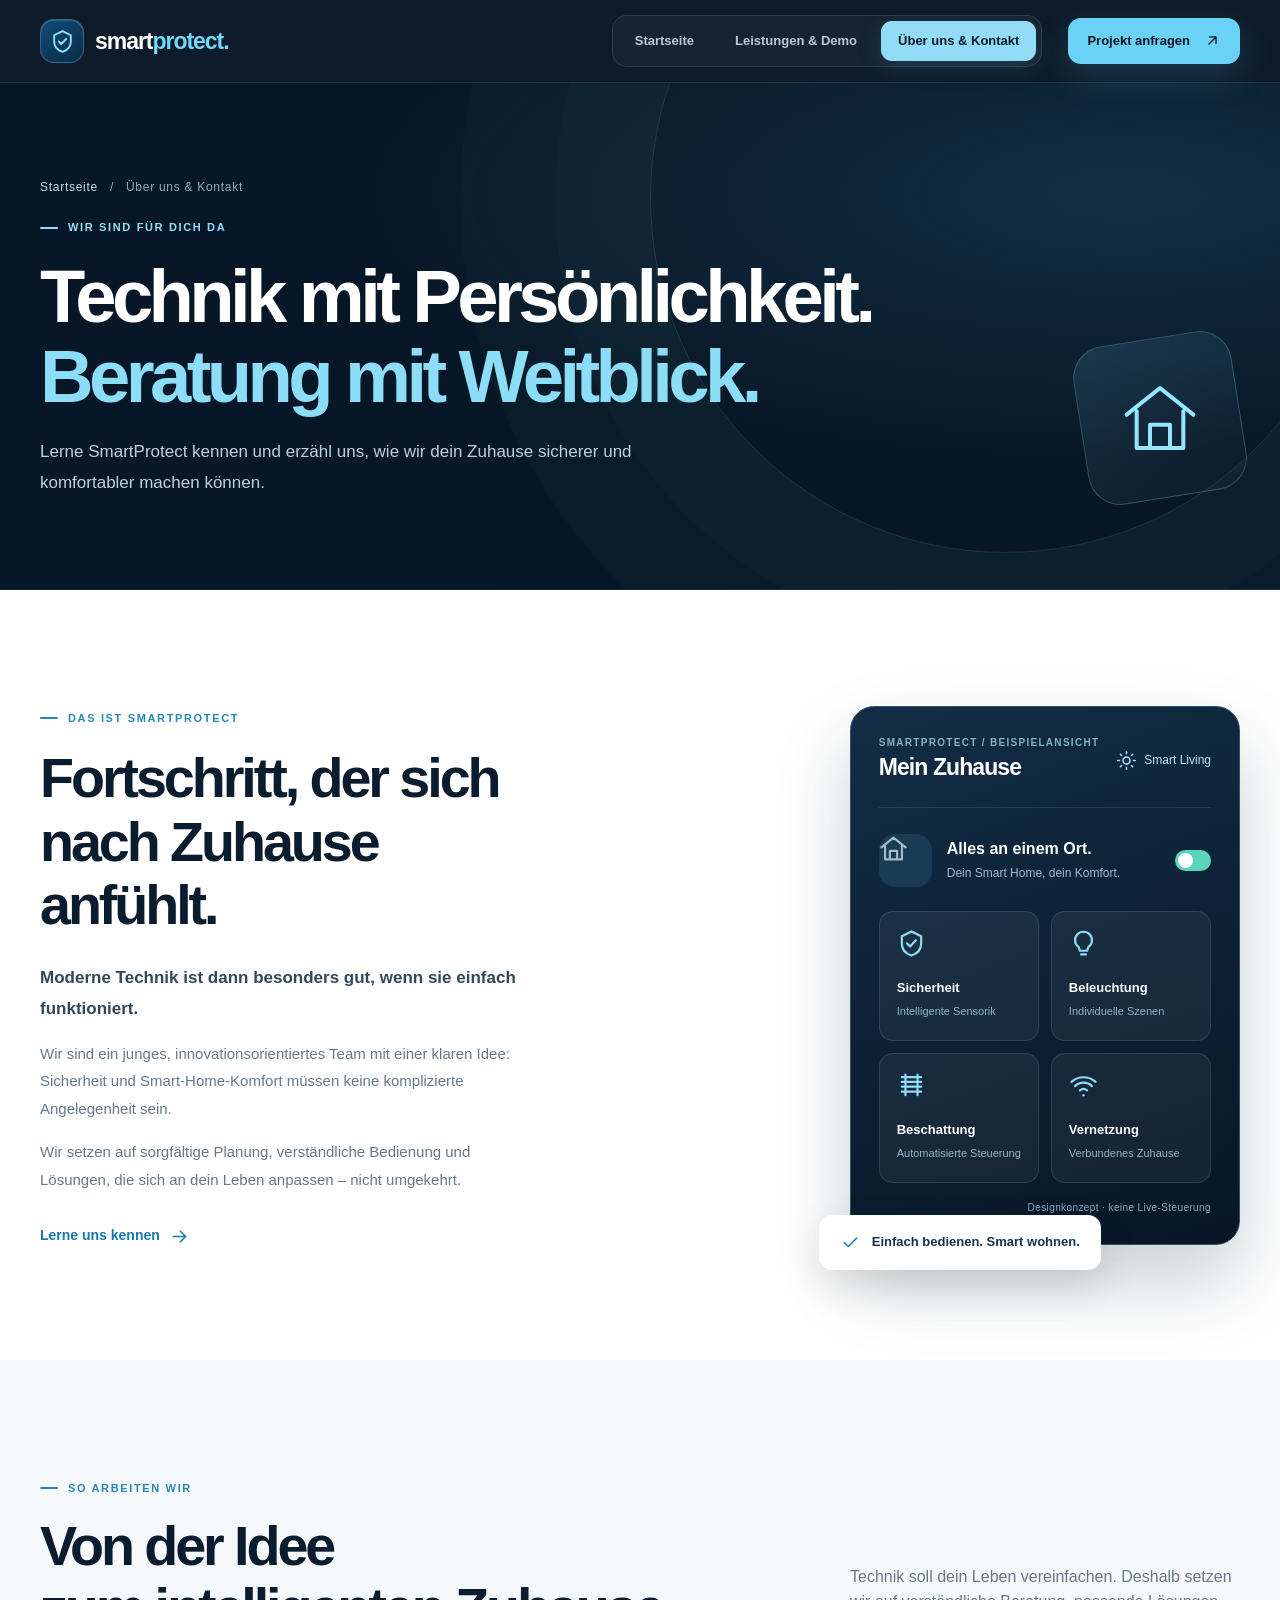
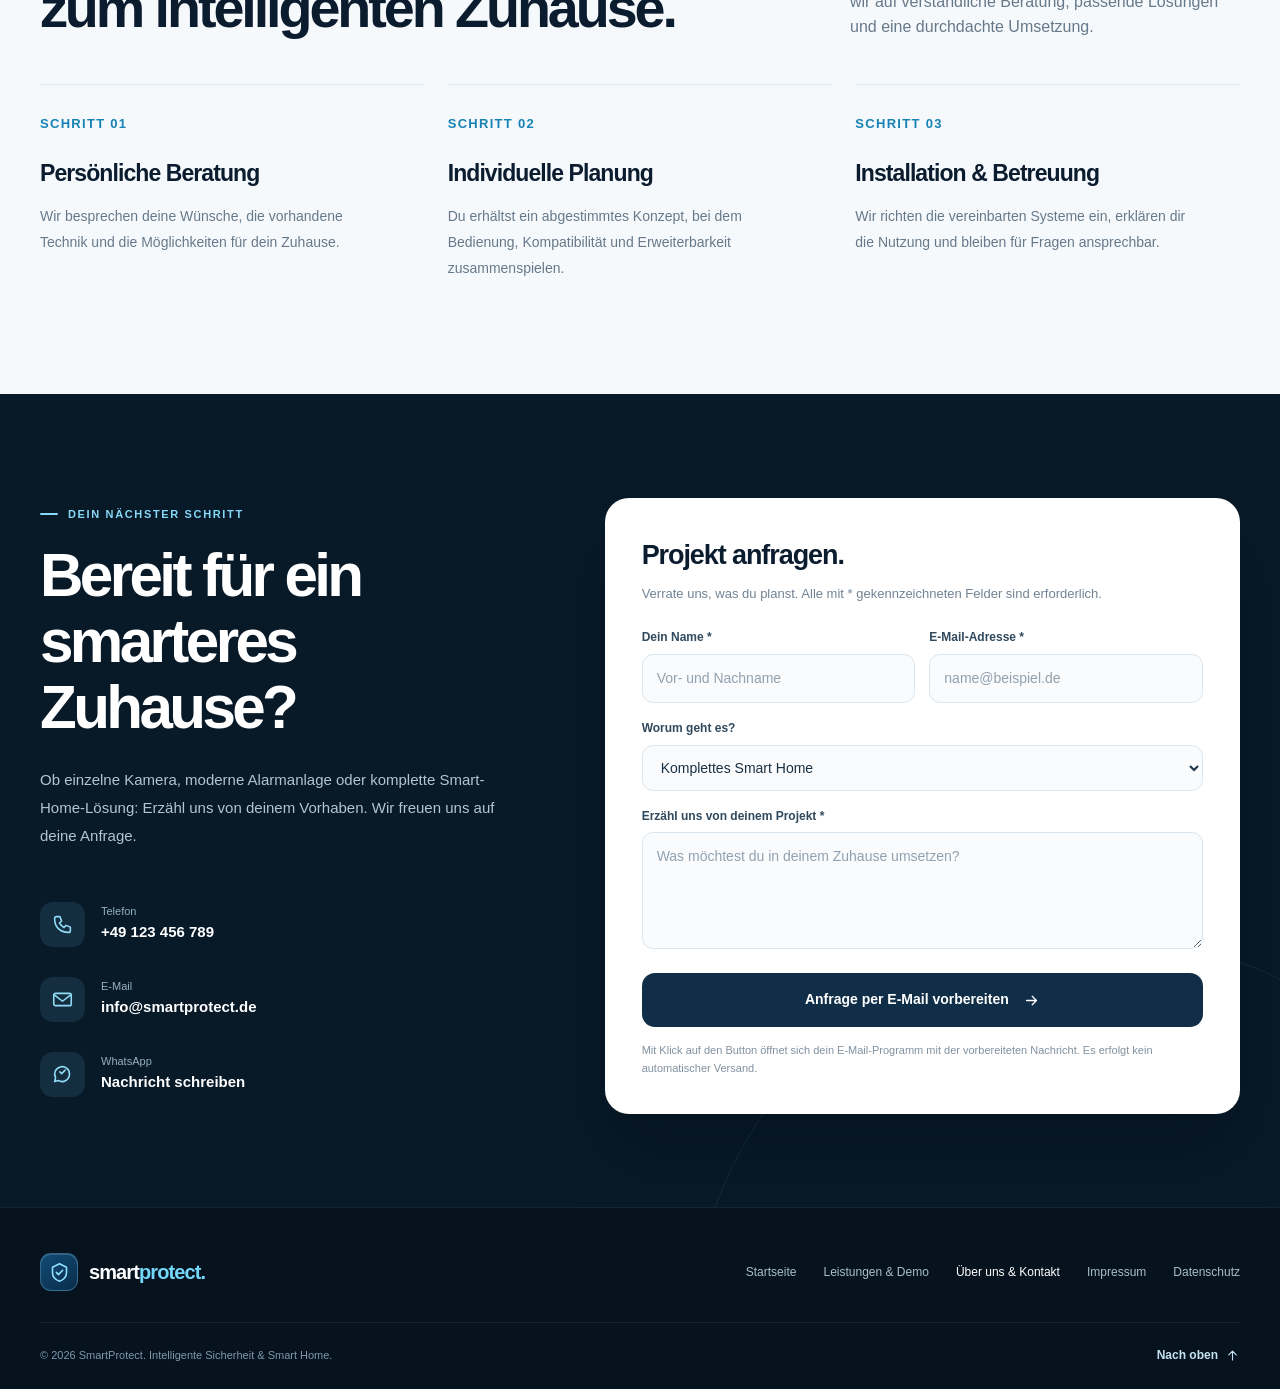
==== kontakt.html @ c1316c4d "Add files via upload" ====
<!doctype html>
<html lang="de"><head><meta charset="utf-8"><meta name="viewport" content="width=device-width, initial-scale=1"><meta name="theme-color" content="#071424"><meta name="description" content="SmartProtect kennenlernen, Projektablauf entdecken und unverbindlich eine Smart-Home-Beratung anfragen.">
<title>Über uns &amp; Kontakt | SmartProtect</title>
<link rel="icon" href="data:image/svg+xml,%3Csvg xmlns='http://www.w3.org/2000/svg' viewBox='0 0 64 64'%3E%3Crect width='64' height='64' rx='17' fill='%23091b30'/%3E%3Cpath d='M32 10l19 8v12c0 15-8 24-19 29C21 54 13 45 13 30V18l19-8z' fill='none' stroke='%2376d5f6' stroke-width='5'/%3E%3Cpath d='M22 32l7 7 15-16' stroke='white' fill='none' stroke-width='5' stroke-linecap='round' stroke-linejoin='round'/%3E%3C/svg%3E">
<link rel="stylesheet" href="assets/site.css"></head><body><svg aria-hidden="true" style="position:absolute;width:0;height:0;overflow:hidden" xmlns="http://www.w3.org/2000/svg">
<symbol id="shield" viewbox="0 0 24 24"><path d="m12 2 8 4v6c0 5-3.5 8.5-8 10-4.5-1.5-8-5-8-10V6l8-4Z"></path><path d="m8.4 11.9 2.4 2.5 4.8-5"></path></symbol>
<symbol id="arrow" viewbox="0 0 24 24"><path d="M5 12h14m-6-6 6 6-6 6"></path></symbol>
<symbol id="up-right" viewbox="0 0 24 24"><path d="M7 17 17 7M8 7h9v9"></path></symbol>
<symbol id="check" viewbox="0 0 24 24"><path d="m5 12 4.5 4.5L19 7"></path></symbol>
<symbol id="planning" viewbox="0 0 24 24"><rect height="18" rx="2" width="16" x="4" y="3"></rect><path d="M8 8h8M8 12h8M8 16h4"></path></symbol>
<symbol id="tools" viewbox="0 0 24 24"><path d="M14.4 6.6a5 5 0 0 0-6.8 6.8L3 18l3 3 4.6-4.6a5 5 0 0 0 6.8-6.8L14 13l-3-3 3.4-3.4Z"></path></symbol>
<symbol id="headset" viewbox="0 0 24 24"><path d="M4 13V11a8 8 0 0 1 16 0v2M4 13h3v7H5a2 2 0 0 1-2-2v-3a2 2 0 0 1 2-2Zm16 0h-3v7h2a2 2 0 0 0 2-2v-3a2 2 0 0 0-2-2Z"></path></symbol>
<symbol id="camera" viewbox="0 0 24 24"><rect height="12" rx="2" width="12" x="3" y="6"></rect><path d="m15 10 6-4v12l-6-4"></path></symbol>
<symbol id="bell" viewbox="0 0 24 24"><path d="M5 17h14l-2-3V9a5 5 0 0 0-10 0v5l-2 3Zm5 3h4"></path></symbol>
<symbol id="lock" viewbox="0 0 24 24"><rect height="11" rx="2" width="14" x="5" y="10"></rect><path d="M8 10V7a4 4 0 0 1 8 0v3m-4 5v2"></path></symbol>
<symbol id="door" viewbox="0 0 24 24"><path d="M5 21V4a2 2 0 0 1 2-2h10a2 2 0 0 1 2 2v17H5Z"></path><path d="M5 21h14M15 12h.01"></path></symbol>
<symbol id="blinds" viewbox="0 0 24 24"><path d="M4 5h16M4 9h16M4 13h16M4 17h16M7 3v17m10-17v17"></path></symbol>
<symbol id="bulb" viewbox="0 0 24 24"><path d="M9 18h6m-5 3h4m-6-6a7 7 0 1 1 8 0l-1 3H9l-1-3Z"></path></symbol>
<symbol id="wifi" viewbox="0 0 24 24"><path d="M2 9a15 15 0 0 1 20 0M5 12.5a10 10 0 0 1 14 0M9 16a5 5 0 0 1 6 0"></path><circle cx="12" cy="20" fill="currentColor" r="1" stroke="none"></circle></symbol>
<symbol id="mic" viewbox="0 0 24 24"><rect height="13" rx="3" width="6" x="9" y="2"></rect><path d="M5 11a7 7 0 0 0 14 0M12 18v4m-4 0h8"></path></symbol>
<symbol id="house" viewbox="0 0 24 24"><path d="m2 11 10-8 10 8M5 10v11h14V10M9 21v-7h6v7"></path></symbol>
<symbol id="sun" viewbox="0 0 24 24"><circle cx="12" cy="12" r="4"></circle><path d="M12 2v2m0 16v2M4.9 4.9l1.4 1.4m11.4 11.4 1.4 1.4M2 12h2m16 0h2M4.9 19.1l1.4-1.4M17.7 6.3l1.4-1.4"></path></symbol>
<symbol id="phone" viewbox="0 0 24 24"><path d="M5 3h4l2 5-2.5 2.3a17 17 0 0 0 5.2 5.2L16 13l5 2v4a2 2 0 0 1-2 2C9 21 3 15 3 5a2 2 0 0 1 2-2Z"></path></symbol>
<symbol id="mail" viewbox="0 0 24 24"><rect height="14" rx="2" width="20" x="2" y="5"></rect><path d="m3 7 9 7 9-7"></path></symbol>
<symbol id="message" viewbox="0 0 24 24"><path d="M20 11.5a8.5 8.5 0 0 1-12.7 7.4L3 20l1.1-4.3A8.5 8.5 0 1 1 20 11.5Z"></path><path d="m9 9 2 2 4-4"></path></symbol>
<symbol id="solar" viewbox="0 0 24 24"><path d="M4 9h16l2 10H2L4 9Zm4 0-1 10m9-10 1 10M3 14h18M12 3v3m-7-1 2 2m10 0 2-2"></path></symbol>
<symbol id="droplet" viewbox="0 0 24 24"><path d="M12 2S5 10 5 15a7 7 0 0 0 14 0c0-5-7-13-7-13Z"></path></symbol>
<symbol id="waves" viewbox="0 0 24 24"><path d="M2 9q2.5-3 5 0t5 0t5 0t5 0M2 15q2.5-3 5 0t5 0t5 0t5 0"></path></symbol>
<symbol id="menu" viewbox="0 0 24 24"><path d="M4 7h16M4 12h16M4 17h16"></path></symbol>
<symbol id="close" viewbox="0 0 24 24"><path d="M5 5 19 19M19 5 5 19"></path></symbol>
<symbol id="compass" viewbox="0 0 24 24"><circle cx="12" cy="12" r="10"></circle><path d="m16 8-2.5 5.5L8 16l2.5-5.5L16 8Z"></path></symbol>
</svg>
<a href="#main" class="skip">Zum Inhalt springen</a>
<header class="site-header" id="top"><div class="container header-inner">
<a class="brand" href="index.html" aria-label="SmartProtect — zur Startseite"><span class="brand-mark"><svg class="icon"><use href="#shield"/></svg></span><span class="brand-name">smart<span>protect.</span></span></a>
<nav class="desktop-nav" aria-label="Hauptnavigation"><a href="index.html">Startseite</a><a href="leistungen.html">Leistungen & Demo</a><a href="kontakt.html" class="active" aria-current="page">Über uns & Kontakt</a></nav>
<a href="kontakt.html#kontakt" class="btn btn-primary header-cta">Projekt anfragen <svg class="icon"><use href="#up-right"/></svg></a>
<button class="menu-btn" type="button" aria-label="Menü öffnen" aria-expanded="false" aria-controls="mobile-nav" id="menu-toggle"><svg class="icon"><use href="#menu"/></svg></button>
</div>
<nav class="mobile-nav" aria-label="Mobile Navigation" id="mobile-nav" hidden><a href="index.html">Startseite</a><a href="leistungen.html">Leistungen & Demo</a><a href="kontakt.html" class="active" aria-current="page">Über uns & Kontakt</a><a href="kontakt.html#kontakt" class="mobile-cta">Projekt anfragen ↗</a></nav></header><main id="main"><section class="page-banner" aria-labelledby="page-title"><div class="container page-banner-inner"><div>
<div class="page-banner-breadcrumb"><a href="index.html">Startseite</a><span aria-hidden="true">/</span><span>Über uns & Kontakt</span></div>
<span class="eyebrow">Wir sind für dich da</span><h1 id="page-title">Technik mit Persönlichkeit.<br><em>Beratung mit Weitblick.</em></h1><p>Lerne SmartProtect kennen und erzähl uns, wie wir dein Zuhause sicherer und komfortabler machen können.</p></div><div class="page-banner-stamp" aria-hidden="true"><svg class="icon"><use href="#house"/></svg></div></div></section><section aria-labelledby="about-title" class="section about-section about-section--page" id="ueber-uns">
<div class="container about-grid">
<div class="reveal"><span class="eyebrow">Das ist SmartProtect</span><h2 id="about-title">Fortschritt, der sich nach Zuhause anfühlt.</h2><p class="about-lead">Moderne Technik ist dann besonders gut, wenn sie einfach funktioniert.</p><p>Wir sind ein junges, innovationsorientiertes Team mit einer klaren Idee: Sicherheit und Smart-Home-Komfort müssen keine komplizierte Angelegenheit sein.</p><p>Wir setzen auf sorgfältige Planung, verständliche Bedienung und Lösungen, die sich an dein Leben anpassen – nicht umgekehrt.</p><a class="about-link" href="#kontakt">Lerne uns kennen <svg class="icon"><use href="#arrow"></use></svg></a></div>
<div aria-label="Beispielhafte Visualisierung einer Smart-Home-Steueroberfläche" class="mockup-wrap reveal">
<div class="mockup">
<div class="mockup-heading"><div><span class="mockup-overline">SmartProtect / Beispielansicht</span><strong>Mein Zuhause</strong></div><span class="mockup-weather"><svg class="icon"><use href="#sun"></use></svg> Smart Living</span></div>
<div class="mockup-hero"><span class="mockup-house-icon"><svg class="icon icon-lg"><use href="#house"></use></svg></span><div><strong>Alles an einem Ort.</strong><span>Dein Smart Home, dein Komfort.</span></div><span aria-hidden="true" class="mockup-toggle"></span></div>
<div class="mockup-tiles"><div class="mockup-tile"><svg class="icon icon-lg"><use href="#shield"></use></svg><div><strong>Sicherheit</strong><small>Intelligente Sensorik</small></div></div><div class="mockup-tile"><svg class="icon icon-lg"><use href="#bulb"></use></svg><div><strong>Beleuchtung</strong><small>Individuelle Szenen</small></div></div><div class="mockup-tile"><svg class="icon icon-lg"><use href="#blinds"></use></svg><div><strong>Beschattung</strong><small>Automatisierte Steuerung</small></div></div><div class="mockup-tile"><svg class="icon icon-lg"><use href="#wifi"></use></svg><div><strong>Vernetzung</strong><small>Verbundenes Zuhause</small></div></div></div>
<div class="mockup-foot">Designkonzept · keine Live-Steuerung</div>
</div>
<div class="about-float"><svg class="icon"><use href="#check"></use></svg> Einfach bedienen. Smart wohnen.</div>
</div>
</div>
</section><section aria-labelledby="prozess-title" class="section process-section">
<div class="container">
<div class="section-head reveal"><div><span class="eyebrow">So arbeiten wir</span><h2 id="prozess-title">Von der Idee <br/>zum intelligenten Zuhause.</h2></div><p>Technik soll dein Leben vereinfachen. Deshalb setzen wir auf verständliche Beratung, passende Lösungen und eine durchdachte Umsetzung.</p></div>
<div class="process-grid">
<div class="process-card reveal"><span class="process-num">SCHRITT 01</span><h3>Persönliche Beratung</h3><p>Wir besprechen deine Wünsche, die vorhandene Technik und die Möglichkeiten für dein Zuhause.</p></div>
<div class="process-card reveal"><span class="process-num">SCHRITT 02</span><h3>Individuelle Planung</h3><p>Du erhältst ein abgestimmtes Konzept, bei dem Bedienung, Kompatibilität und Erweiterbarkeit zusammenspielen.</p></div>
<div class="process-card reveal"><span class="process-num">SCHRITT 03</span><h3>Installation &amp; Betreuung</h3><p>Wir richten die vereinbarten Systeme ein, erklären dir die Nutzung und bleiben für Fragen ansprechbar.</p></div>
</div>
</div>
</section><section aria-labelledby="kontakt-title" class="contact-section" id="kontakt">
<div class="container contact-grid">
<div class="reveal"><span class="eyebrow">Dein nächster Schritt</span><h2 id="kontakt-title">Bereit für ein smarteres Zuhause?</h2><p class="contact-copy">Ob einzelne Kamera, moderne Alarmanlage oder komplette Smart-Home-Lösung: Erzähl uns von deinem Vorhaben. Wir freuen uns auf deine Anfrage.</p>
<a class="contact-method" href="tel:+49123456789"><span class="cm-icon"><svg class="icon"><use href="#phone"></use></svg></span><span><small>Telefon</small><strong>+49 123 456 789</strong></span></a>
<a class="contact-method" href="mailto:info@smartprotect.de"><span class="cm-icon"><svg class="icon"><use href="#mail"></use></svg></span><span><small>E-Mail</small><strong>info@smartprotect.de</strong></span></a>
<a class="contact-method" href="https://wa.me/49123456789" rel="noopener noreferrer" target="_blank"><span class="cm-icon"><svg class="icon"><use href="#message"></use></svg></span><span><small>WhatsApp</small><strong>Nachricht schreiben</strong></span></a>
</div>
<div class="contact-card reveal"><h3>Projekt anfragen.</h3><p>Verrate uns, was du planst. Alle mit * gekennzeichneten Felder sind erforderlich.</p>
<form id="inquiry-form">
<div class="form-row"><div class="field"><label for="cust-name">Dein Name *</label><input autocomplete="name" id="cust-name" maxlength="120" name="name" placeholder="Vor- und Nachname" required=""/></div><div class="field"><label for="cust-email">E-Mail-Adresse *</label><input autocomplete="email" id="cust-email" maxlength="200" name="email" placeholder="name@beispiel.de" required="" type="email"/></div></div>
<div class="field"><label for="cust-service">Worum geht es?</label><select id="cust-service" name="service"><option>Komplettes Smart Home</option><option>Alltagssicherheit für Senioren &amp; Angehörige</option><option>Kameraüberwachung</option><option>Einbruchschutz &amp; Alarmanlagen</option><option>Intelligente Beleuchtung</option><option>Rollladen- und Beschattungssteuerung</option><option>Netzwerke &amp; Vernetzung</option><option>Sonstiges / Beratung</option></select></div>
<div class="field"><label for="cust-message">Erzähl uns von deinem Projekt *</label><textarea id="cust-message" maxlength="5000" minlength="10" name="message" placeholder="Was möchtest du in deinem Zuhause umsetzen?" required=""></textarea></div>
<button class="btn form-submit" type="submit">Anfrage per E-Mail vorbereiten <svg class="icon"><use href="#arrow"></use></svg></button>
<p class="form-note">Mit Klick auf den Button öffnet sich dein E-Mail-Programm mit der vorbereiteten Nachricht. Es erfolgt kein automatischer Versand.</p><p class="form-status" id="form-status" role="status"></p>
</form>
</div>
</div>
</section></main><footer class="footer"><div class="container"><div class="footer-top"><a class="brand" href="index.html" aria-label="SmartProtect — Startseite"><span class="brand-mark"><svg class="icon"><use href="#shield"/></svg></span><span class="brand-name">smart<span>protect.</span></span></a><nav class="footer-nav" aria-label="Footer-Navigation"><a href="index.html">Startseite</a><a href="leistungen.html">Leistungen &amp; Demo</a><a href="kontakt.html" aria-current="page">Über uns &amp; Kontakt</a><button type="button" data-dialog="impressum">Impressum</button><button type="button" data-dialog="datenschutz">Datenschutz</button></nav></div><div class="footer-bottom"><span>© <span id="copyright-year">2026</span> SmartProtect. Intelligente Sicherheit &amp; Smart Home.</span><a href="#top" class="backtop">Nach oben <svg class="icon"><use href="#arrow"/></svg></a></div></div></footer>
<dialog class="legal-dialog" id="legal-dialog" aria-labelledby="legal-title"><div class="legal-inner"><div class="legal-top"><h2 id="legal-title">Impressum</h2><button class="dialog-close" type="button" id="dialog-close" aria-label="Fenster schließen"><svg class="icon"><use href="#close"/></svg></button></div><div id="legal-content"></div></div></dialog><script src="assets/site.js" defer></script></body></html>
---- assets/site.css ----
:root{--ink:#0b1c2f;--navy:#071424;--navy2:#0c2135;--muted:#66798a;--light:#f5f8fc;--accent:#5ec9f3;--blue:#2378db;--white:#fff;--line:#e3eaf1;--radius:24px;--shadow:0 20px 60px rgba(14,39,67,.08)}
    *,*::before,*::after{box-sizing:border-box}
    html{scroll-behavior:smooth;scroll-padding-top:95px}
    body{margin:0;background:#fff;color:var(--ink);font-family:"Plus Jakarta Sans",Inter,"Segoe UI",Arial,sans-serif;-webkit-font-smoothing:antialiased;line-height:1.55}
    body.menu-open{overflow:hidden}
    ::selection{background:#a8e7ff;color:#0b1c2f}
    a{color:inherit;text-decoration:none}
    button,input,select,textarea{font:inherit}
    button{cursor:pointer}
    img{display:block;max-width:100%}
    svg{display:block}
    :focus-visible{outline:3px solid #55bff1;outline-offset:4px}
    .icon{height:21px;width:21px;stroke:currentColor;fill:none;stroke-width:1.8;stroke-linecap:round;stroke-linejoin:round;flex:none}
    .icon-lg{height:29px;width:29px}
    .container{width:min(1200px,calc(100% - 48px));margin-inline:auto}
    .skip{position:fixed;z-index:999;top:-100px;left:18px;background:#fff;padding:12px 18px;border-radius:8px}
    .skip:focus{top:12px}
    .eyebrow{display:inline-flex;gap:10px;align-items:center;text-transform:uppercase;letter-spacing:.15em;font-size:11px;font-weight:800;color:#2886b5}
    .eyebrow::before{content:"";display:block;width:18px;height:2px;border-radius:2px;background:currentColor}
    .section{padding:112px 0;scroll-margin-top:90px}
    .section-head{display:flex;justify-content:space-between;align-items:end;gap:32px;margin-bottom:44px}
    .section-head h2,.section-title{font-size:clamp(34px,4.35vw,58px);line-height:1.12;letter-spacing:-.055em;margin:18px 0 0;font-weight:750}
    .section-head p{max-width:390px;margin:0;color:var(--muted);font-size:16px}
    .accent-text{color:#80dafa}
    .btn{display:inline-flex;align-items:center;justify-content:center;gap:14px;min-height:54px;padding:14px 22px;border-radius:13px;border:1px solid transparent;font-size:14px;font-weight:750;transition:transform .2s ease,background .2s ease,box-shadow .2s ease, border-color .2s ease;text-align:center}
    .btn:hover{transform:translateY(-2px)}
    .btn-primary{background:#69d2f6;color:#071424;box-shadow:0 12px 35px rgba(72,187,229,.18)}
    .btn-primary:hover{background:#a3e8ff;box-shadow:0 14px 32px rgba(72,187,229,.28)}
    .btn-outline{border-color:rgba(255,255,255,.23);color:#fff;background:rgba(255,255,255,.045)}
    .btn-outline:hover{border-color:rgba(255,255,255,.55);background:rgba(255,255,255,.10)}
    .btn-dark{background:#102740;color:#fff}
    .btn-dark:hover{background:#1c4263}
    .btn .icon{width:17px;height:17px}
    /* Header */
    .site-header{position:sticky;top:0;z-index:100;background:rgba(7,20,36,.97);border-bottom:1px solid rgba(198,227,244,.11);backdrop-filter:blur(20px)}
    .header-inner{height:82px;display:flex;align-items:center;gap:26px;justify-content:space-between}
    .brand{display:inline-flex;gap:11px;align-items:center;color:#fff;white-space:nowrap}
    .brand-mark{display:grid;place-items:center;width:44px;height:44px;border:1px solid rgba(129,212,247,.3);border-radius:14px;background:linear-gradient(145deg,#124a76,#0a2d49);box-shadow:inset 0 1px 0 rgba(255,255,255,.15)}
    .brand-mark .icon{color:#8fe2ff;width:25px;height:25px}
    .brand-name{font-size:23px;line-height:1;letter-spacing:-.055em;font-weight:850}
    .brand-name span{color:#73d7f9}
    .desktop-nav{display:flex;align-items:center;gap:31px;margin-left:auto}
    .desktop-nav a{color:#b8c9d7;font-size:13px;font-weight:650;transition:color .2s ease}
    .desktop-nav a:hover,.desktop-nav a.active{color:#fff}
    .header-cta{font-size:13px;padding:12px 18px;min-height:44px;white-space:nowrap}
    .menu-btn{display:none;border:1px solid rgba(255,255,255,.18);background:transparent;color:white;width:44px;height:44px;border-radius:11px;align-items:center;justify-content:center}
    .mobile-nav{display:none}
    /* Hero */
    .hero{position:relative;isolation:isolate;background:var(--navy);color:#fff;min-height:718px;display:flex;align-items:center;padding:76px 0 120px;overflow:hidden}
    .hero::before{content:"";position:absolute;inset:0;z-index:-1;background:radial-gradient(ellipse at 67% 20%,rgba(40,123,161,.23),transparent 50%),linear-gradient(90deg,rgba(255,255,255,.024) 1px,transparent 1px);background-size:auto,100px 100px}
    .hero::after{content:"";position:absolute;width:700px;height:700px;right:-500px;top:-400px;border:1px solid rgba(124,223,255,.17);border-radius:100%;pointer-events:none}
    .hero-grid{display:grid;grid-template-columns:1.03fr .97fr;align-items:center;gap:60px}
    .hero-kicker{display:inline-flex;gap:11px;align-items:center;border:1px solid rgba(139,215,249,.18);border-radius:30px;color:#a8d8ed;background:rgba(101,186,219,.07);padding:10px 15px;font-size:11px;letter-spacing:.11em;font-weight:800;text-transform:uppercase}
    .signal{width:7px;height:7px;border-radius:50%;background:#6be9ce;box-shadow:0 0 0 5px rgba(107,233,206,.1)}
    .hero h1{font-size:clamp(51px,6vw,80px);line-height:1.06;letter-spacing:-.068em;font-weight:770;margin:27px 0 23px;max-width:690px}
    .hero h1 span{display:block;color:#83dafa}
    .hero-copy{color:#b5c6d4;max-width:520px;font-size:17px;line-height:1.8;margin:0 0 35px}
    .hero-actions{display:flex;gap:12px;flex-wrap:wrap}
    .hero-points{display:flex;gap:21px;flex-wrap:wrap;margin-top:47px;padding-top:27px;border-top:1px solid rgba(255,255,255,.13)}
    .hero-points span{display:inline-flex;align-items:center;gap:8px;font-size:12px;color:#c0d0db;white-space:nowrap}
    .hero-points .icon{width:16px;height:16px;color:#86e3fa}
    .hero-art{position:relative;padding:17px 0 20px}
    .photo-shell{height:530px;width:100%;overflow:hidden;border-radius:31px 31px 92px 31px;background:linear-gradient(145deg,#274d63,#0b2338);border:1px solid rgba(255,255,255,.19);box-shadow:0 36px 80px rgba(0,0,0,.26);position:relative}
    .photo-shell img{width:100%;height:100%;object-fit:cover;object-position:center}
    .photo-shell::after{content:"";position:absolute;inset:0;background:linear-gradient(180deg,rgba(5,17,29,.02) 42%,rgba(3,16,29,.67));pointer-events:none}
    .photo-note{position:absolute;z-index:1;bottom:25px;left:29px;right:29px;display:flex;align-items:end;justify-content:space-between;gap:15px}
    .photo-note strong{display:block;font-size:22px;letter-spacing:-.025em}
    .photo-note small{color:#bad0db;font-size:12px}
    .glass-badge{position:absolute;z-index:2;right:-20px;top:61px;background:rgba(255,255,255,.94);color:#163047;display:flex;align-items:center;gap:12px;padding:14px 18px;border-radius:16px;box-shadow:0 24px 60px rgba(0,0,0,.18)}
    .glass-badge .badge-icon{display:grid;place-items:center;color:#1878ac;width:37px;height:37px;border-radius:11px;background:#e8f8fe}
    .glass-badge span{display:block;color:#728391;font-size:10px;text-transform:uppercase;letter-spacing:.09em;font-weight:750}
    .glass-badge strong{font-size:14px}
    .art-edge{position:absolute;z-index:-1;width:130px;height:130px;border:1px solid #6fd7f6;opacity:.25;bottom:-18px;left:-30px;border-radius:29px}
    /* Trust strip */
    .trust-wrap{position:relative;z-index:2;margin-top:-50px}
    .trust-strip{display:grid;grid-template-columns:repeat(3,1fr);background:#fff;border:1px solid #e9eef4;border-radius:23px;box-shadow:0 22px 70px rgba(4,26,48,.12);overflow:hidden}
    .trust-item{display:flex;gap:17px;align-items:center;padding:27px 32px;min-height:112px}
    .trust-item + .trust-item{border-left:1px solid var(--line)}
    .trust-icon{display:grid;place-items:center;flex:none;width:49px;height:49px;background:#ecf8fd;border-radius:14px;color:#187ab4}
    .trust-item strong{display:block;font-size:15px;letter-spacing:-.018em}
    .trust-item p{font-size:12px;color:#8493a0;margin:3px 0 0}
    /* Services */
    #leistungen{padding-top:115px}
    .services-grid{display:grid;grid-template-columns:repeat(3,minmax(0,1fr));gap:17px}
    .service-card{position:relative;overflow:hidden;min-height:258px;background:#fff;border:1px solid var(--line);border-radius:20px;padding:29px;transition:transform .25s ease,border-color .25s ease,box-shadow .25s ease}
    .service-card:hover{transform:translateY(-5px);border-color:#bae6f7;box-shadow:var(--shadow)}
    .service-icon{width:53px;height:53px;display:grid;place-items:center;border:1px solid #dceff8;border-radius:15px;background:#ecf8fd;color:#197aa9;margin-bottom:25px}
    .service-card h3{font-size:19px;font-weight:780;letter-spacing:-.038em;margin:0 0 11px}
    .service-card p{margin:0;color:var(--muted);font-size:13px;line-height:1.75}
    .service-num{position:absolute;top:28px;right:27px;color:#afc0cd;font-size:11px;font-weight:850;letter-spacing:.08em}
    .services-footer{margin-top:34px;text-align:center;font-size:14px;color:#748494}
    .services-footer a{color:#166da5;font-weight:800;text-decoration:underline;text-decoration-color:#a3d9ee;text-underline-offset:5px}
    /* Feature break */
    .statement{padding:34px 0 0}
    .statement-inner{position:relative;overflow:hidden;display:grid;grid-template-columns:1.12fr .88fr;gap:60px;align-items:center;padding:70px 77px;background:#0b2237;border-radius:27px;color:#fff}
    .statement-inner::before{content:"";position:absolute;right:-130px;top:-190px;width:550px;height:550px;border:1px solid rgba(124,223,255,.12);border-radius:50%}
    .statement h2{font-size:clamp(29px,3.4vw,48px);line-height:1.16;letter-spacing:-.05em;margin:14px 0 16px}
    .statement p{font-size:15px;line-height:1.8;color:#b6c9d7;max-width:530px;margin:0}
    .statement-icons{display:grid;grid-template-columns:repeat(2,1fr);gap:11px}
    .statement-chip{position:relative;min-height:124px;padding:22px;border:1px solid rgba(157,219,246,.18);border-radius:18px;background:rgba(255,255,255,.045)}
    .statement-chip .icon{color:#8fdcf6;margin-bottom:17px}
    .statement-chip span{font-size:12px;font-weight:700;color:#e4f0f7}
    /* Interactive */
    .demo-section{background:#f4f8fb}
    .demo-shell{display:grid;grid-template-columns:minmax(0,1.7fr) minmax(290px,.75fr);gap:18px;align-items:stretch}
    .demo-viewport{width:100%;overflow-x:auto;overflow-y:hidden;border-radius:23px;background:#142d41;scrollbar-color:#5bb7d8 #152e42;scrollbar-width:thin;overscroll-behavior-x:contain}
    .demo-scene{position:relative;min-width:680px;aspect-ratio:1600/980}
    .demo-scene>img{width:100%;height:100%;object-fit:cover;user-select:none;pointer-events:none}
    .scene-label{position:absolute;top:22px;left:25px;pointer-events:none;border:1px solid rgba(255,255,255,.23);background:rgba(4,18,31,.6);color:#fff;border-radius:100px;padding:10px 14px;font-size:11px;letter-spacing:.13em;font-weight:750;text-transform:uppercase;backdrop-filter:blur(10px)}
    .hotspot{position:absolute;z-index:1;display:grid;place-items:center;height:30px;width:30px;border:3px solid #fff;border-radius:50%;background:#5bd2f8;box-shadow:0 0 0 7px rgba(93,210,248,.25),0 6px 20px rgba(0,0,0,.35);transform:translate(-50%,-50%);transition:transform .2s ease,background .2s ease}
    .hotspot::after{content:"";position:absolute;inset:-15px;border:1px solid rgba(138,230,254,.65);border-radius:50%;animation:ping 2.8s ease-out infinite;pointer-events:none}
    .hotspot:hover,.hotspot[aria-pressed="true"]{transform:translate(-50%,-50%) scale(1.2);background:#fff;box-shadow:0 0 0 8px rgba(66,207,247,.4),0 9px 25px rgba(0,0,0,.3)}
    .hotspot:hover::after,.hotspot[aria-pressed="true"]::after{animation:none}
    .hotspot:focus-visible{outline:3px solid #fff;outline-offset:13px}
    @keyframes ping{0%{transform:scale(.7);opacity:.9}70%,100%{transform:scale(1.7);opacity:0}}
    .demo-panel{background:#fff;border:1px solid #e8eff4;border-radius:23px;padding:31px;display:flex;flex-direction:column;min-height:100%}
    .panel-meta{display:flex;justify-content:space-between;align-items:center;gap:10px;color:#718796;font-size:11px;font-weight:800;letter-spacing:.12em;text-transform:uppercase}
    .panel-indicator{display:flex;gap:5px;align-items:center}
    .panel-indicator::before{content:"";width:6px;height:6px;border-radius:50%;background:#44c4bf}
    .demo-panel-icon{margin-top:53px;margin-bottom:20px;width:58px;height:58px;border-radius:17px;background:#eaf8fd;color:#187ead;display:grid;place-items:center}
    .demo-panel h3{font-size:29px;line-height:1.14;letter-spacing:-.05em;margin:0 0 15px}
    .demo-panel p{color:#687d8f;margin:0 0 23px;font-size:14px;line-height:1.75}
    .panel-features{list-style:none;padding:0;margin:auto 0 0;display:grid;gap:13px}
    .panel-features li{display:flex;gap:10px;align-items:flex-start;color:#354b5d;font-size:13px;font-weight:650}
    .panel-features .icon{width:16px;height:16px;color:#228abd;margin-top:2px}
    .panel-link{display:inline-flex;align-items:center;gap:8px;margin-top:30px;color:#136e9b;font-size:13px;font-weight:800}
    .panel-link .icon{height:16px;width:16px}
    .demo-hint{display:flex;align-items:center;gap:8px;margin-top:18px;color:#688295;font-size:12px}
    .demo-hint .icon{width:17px;height:17px}
    /* Process */
    .process-grid{display:grid;grid-template-columns:repeat(3,1fr);gap:23px;margin-top:43px}
    .process-card{border-top:1px solid #dbe8f0;padding:26px 8px 0 0}
    .process-num{display:inline-block;color:#1782b4;font-size:13px;font-weight:800;letter-spacing:.1em;margin-bottom:22px}
    .process-card h3{font-size:23px;letter-spacing:-.04em;margin:0 0 13px}
    .process-card p{font-size:14px;line-height:1.85;color:var(--muted);margin:0;max-width:340px}
    /* About */
    .about-section{background:#f6f9fc}
    .about-grid{display:grid;grid-template-columns:.92fr 1.08fr;gap:105px;align-items:center}
    .about-grid h2{font-size:clamp(36px,4.35vw,59px);line-height:1.14;letter-spacing:-.055em;margin:20px 0 24px}
    .about-grid p{color:var(--muted);font-size:15px;line-height:1.85;margin:0 0 15px}
    .about-grid .about-lead{color:#31495b;font-weight:700;font-size:17px}
    .about-link{display:inline-flex;align-items:center;gap:9px;margin-top:17px;font-weight:800;color:#1778aa;font-size:14px}
    .mockup-wrap{position:relative;max-width:570px;margin-left:auto}
    .mockup{background:linear-gradient(160deg,#122d45,#081626);border:1px solid #31526c;box-shadow:0 37px 75px rgba(9,36,59,.21);border-radius:24px;padding:28px;color:#fff}
    .mockup-heading{display:flex;justify-content:space-between;align-items:center;border-bottom:1px solid rgba(255,255,255,.1);padding-bottom:21px;gap:14px}
    .mockup-overline{display:block;text-transform:uppercase;font-size:10px;letter-spacing:.13em;color:#85b1c8;font-weight:800}
    .mockup-heading strong{font-size:23px;letter-spacing:-.04em}
    .mockup-weather{display:flex;align-items:center;gap:7px;color:#c9e3ef;font-size:12px}
    .mockup-weather .icon{color:#a5e1fd}
    .mockup-hero{display:flex;align-items:center;gap:15px;margin:24px 0}
    .mockup-house-icon{display:grid;place-items:center;width:53px;height:53px;border-radius:16px;background:rgba(91,200,240,.12);color:#a2e4fb}
    .mockup-hero strong{display:block;font-size:16px}
    .mockup-hero span{display:block;font-size:12px;color:#a2bbcd;margin-top:2px}
    .mockup-toggle{margin-left:auto;width:36px;height:21px;border-radius:99px;background:#5ad4bd;padding:3px;display:flex;justify-content:end}
    .mockup-toggle::after{content:"";width:15px;height:15px;border-radius:50%;background:#fff;display:block}
    .mockup-tiles{display:grid;grid-template-columns:repeat(2,1fr);gap:12px}
    .mockup-tile{min-height:130px;border:1px solid rgba(172,220,245,.14);background:rgba(255,255,255,.052);border-radius:14px;padding:17px;display:flex;flex-direction:column;justify-content:space-between}
    .mockup-tile .icon{color:#8fdcf6}
    .mockup-tile strong{font-size:13px;display:block}
    .mockup-tile small{font-size:11px;color:#91b5c8}
    .mockup-foot{font-size:10px;letter-spacing:.04em;color:#8aaabd;margin-top:17px;text-align:right}
    .about-float{position:absolute;bottom:-25px;left:-31px;padding:17px 21px;background:white;border-radius:13px;box-shadow:0 15px 40px rgba(0,0,0,.12);display:flex;gap:11px;align-items:center;color:#193348;font-size:13px;font-weight:800}
    .about-float .icon{color:#1785b8}
    /* Contact */
    .contact-section{background:#081928;color:#fff;padding:104px 0 93px;position:relative;overflow:hidden}
    .contact-section::before{content:"";position:absolute;right:-230px;bottom:-550px;border:1px solid rgba(111,205,241,.1);width:820px;height:820px;border-radius:50%;pointer-events:none}
    .contact-grid{display:grid;grid-template-columns:.85fr 1.15fr;gap:95px;align-items:start}
    .contact-section .eyebrow{color:#86d9f6}
    .contact-section h2{font-size:clamp(38px,4.7vw,64px);line-height:1.1;letter-spacing:-.06em;margin:20px 0 25px}
    .contact-copy{font-size:15px;line-height:1.85;color:#b1c5d3;margin:0 0 37px}
    .contact-method{display:flex;align-items:center;gap:16px;padding:15px 0;color:white}
    .contact-method .cm-icon{width:45px;height:45px;display:grid;place-items:center;flex:none;border-radius:13px;background:rgba(121,216,249,.11);color:#91ddf8}
    .contact-method small{font-size:11px;color:#94b0c2;display:block}
    .contact-method strong{font-size:15px;font-weight:700;overflow-wrap:anywhere}
    .contact-card{position:relative;background:#fff;border-radius:24px;color:var(--ink);padding:37px;box-shadow:0 40px 80px rgba(0,0,0,.2)}
    .contact-card h3{font-size:27px;letter-spacing:-.04em;margin:0 0 7px}
    .contact-card>p{margin:0 0 24px;font-size:13px;color:#718394}
    .form-row{display:grid;grid-template-columns:repeat(2,1fr);gap:14px}
    .field{margin-bottom:16px}
    .field label{font-size:12px;font-weight:750;display:block;margin:0 0 7px;color:#30495d}
    .field input,.field select,.field textarea{width:100%;border:1px solid #dce6ee;border-radius:11px;background:#f9fbfd;padding:13px 14px;color:#1a3144;font-size:14px;outline:none;transition:border-color .2s,box-shadow .2s}
    .field textarea{min-height:117px;resize:vertical}
    .field input:focus,.field select:focus,.field textarea:focus{border-color:#52b3df;box-shadow:0 0 0 3px rgba(82,179,223,.12)}
    .field input::placeholder,.field textarea::placeholder{color:#92a1ae}
    .form-submit{border:0;width:100%;background:#112e48;color:#fff}
    .form-submit:hover{background:#174a6c}
    .form-note,.form-status{font-size:11px;line-height:1.6;color:#8191a0;margin:15px 0 0}
    .form-status{color:#166c93;font-weight:650}
    .form-status:empty{display:none}
    /* Footer */
    .footer{background:#06121e;color:#a7bac8;padding:45px 0 24px;border-top:1px solid rgba(255,255,255,.07)}
    .footer-top{display:flex;justify-content:space-between;align-items:center;gap:30px;padding-bottom:31px}
    .footer .brand-mark{width:38px;height:38px;border-radius:11px}
    .footer .brand-mark .icon{width:21px;height:21px}
    .footer .brand-name{font-size:20px}
    .footer-nav{display:flex;gap:27px;flex-wrap:wrap}
    .footer-nav a,.footer-nav button{color:#a9becd;border:0;background:none;padding:0;font-size:12px;cursor:pointer}
    .footer-nav a:hover,.footer-nav button:hover{color:#fff}
    .footer-bottom{padding-top:23px;border-top:1px solid rgba(255,255,255,.07);display:flex;justify-content:space-between;align-items:center;gap:20px;font-size:11px;color:#7f99ac}
    .backtop{color:#c4e4f3;display:inline-flex;align-items:center;gap:7px;font-size:12px;font-weight:700}
    .backtop .icon{width:15px;height:15px;transform:rotate(-90deg)}
    /* Legal dialog */
    .legal-dialog{border:0;border-radius:22px;max-width:min(560px,calc(100% - 30px));width:100%;padding:0;box-shadow:0 30px 100px rgba(0,0,0,.28);color:var(--ink)}
    .legal-dialog::backdrop{background:rgba(4,15,26,.76);backdrop-filter:blur(5px)}
    .legal-inner{padding:38px}
    .legal-top{display:flex;justify-content:space-between;align-items:start;gap:25px}
    .legal-top h2{margin:0 0 22px;font-size:30px;letter-spacing:-.05em}
    .dialog-close{width:36px;height:36px;border-radius:10px;border:1px solid #dde7ee;background:#f5f9fb;display:grid;place-items:center;color:#244054}
    .legal-inner p{font-size:14px;line-height:1.85;color:#4c6274}
    .placeholder-warning{padding:13px 15px;border:1px solid #f5deb0;background:#fff9e9;color:#886622!important;border-radius:10px;font-size:12px!important}
    .legal-inner a{color:#1477aa;text-decoration:underline}
    .reveal{opacity:1;transform:none}
    @media(prefers-reduced-motion:no-preference){.js .reveal{opacity:0;transform:translateY(24px);transition:opacity .6s ease,transform .6s ease}.js .reveal.is-visible{opacity:1;transform:translateY(0)}}
    @media(max-width:1050px){.desktop-nav{gap:17px}.header-inner{gap:18px}.brand-name{font-size:21px}.hero-grid{gap:32px}.hero h1{font-size:clamp(49px,6vw,70px)}.photo-shell{height:500px}.glass-badge{right:-5px}.trust-item{padding:23px}.demo-shell{grid-template-columns:1.4fr 1fr}.about-grid{gap:50px}.contact-grid{gap:50px}}
    @media(max-width:830px){.container{width:min(100% - 36px,650px)}.section{padding:79px 0}.desktop-nav,.header-cta{display:none}.menu-btn{display:flex}.header-inner{height:72px}.mobile-nav{display:block;position:absolute;left:0;right:0;top:72px;z-index:120;background:#0b2136;padding:9px max(18px,calc((100% - 650px)/2)) 23px;border-top:1px solid rgba(255,255,255,.1);box-shadow:0 20px 30px rgba(0,0,0,.18)}.mobile-nav[hidden]{display:none}.mobile-nav a{display:block;padding:15px 10px;border-bottom:1px solid rgba(255,255,255,.07);font-size:15px;color:#edf7ff;font-weight:650}.mobile-nav .mobile-cta{background:#67d5f9;color:#081929;border-radius:11px;text-align:center;margin-top:14px;padding:14px;border:0}.hero{padding:76px 0 95px}.hero-grid{grid-template-columns:1fr;gap:40px}.hero h1{font-size:clamp(49px,9vw,69px)}.hero-art{width:min(100%,600px);margin-inline:auto}.photo-shell{height:430px}.hero-points{margin-top:35px}.trust-wrap{margin-top:-32px}.trust-strip{grid-template-columns:1fr}.trust-item{min-height:92px;padding:19px 24px}.trust-item+.trust-item{border-left:0;border-top:1px solid var(--line)}#leistungen{padding-top:77px}.section-head{display:block}.section-head p{margin-top:17px}.services-grid{grid-template-columns:repeat(2,minmax(0,1fr));gap:14px}.statement{padding:0}.statement-inner{grid-template-columns:1fr;padding:44px;gap:35px}.demo-shell{grid-template-columns:1fr}.demo-panel{min-height:325px}.demo-panel-icon{margin-top:20px}.demo-hint{margin-top:15px}.about-grid,.contact-grid{grid-template-columns:1fr;gap:60px}.mockup-wrap{margin:0 auto;width:min(100% - 15px,530px)}.contact-card{max-width:640px}.contact-section{padding:77px 0}.footer-top{align-items:start}}
    @media(max-width:560px){.container{width:calc(100% - 34px)}.hero{padding:62px 0 79px}.hero h1{font-size:clamp(44px,11.8vw,61px);margin-top:24px}.hero-copy{font-size:15px;line-height:1.75}.hero-actions{display:grid;grid-template-columns:1fr}.hero-actions .btn{width:100%}.hero-points{gap:12px 20px}.photo-shell{height:360px;border-radius:23px 23px 65px 23px}.photo-note{left:19px;bottom:20px}.photo-note strong{font-size:19px}.glass-badge{top:27px;right:9px;padding:11px 13px}.glass-badge .badge-icon{width:32px;height:32px}.glass-badge strong{font-size:12px}.trust-strip{border-radius:17px}.section-head h2,.section-title{font-size:clamp(34px,9.2vw,46px)}.section-head{margin-bottom:28px}.services-grid{grid-template-columns:1fr}.service-card{min-height:0;padding:25px}.service-icon{margin-bottom:20px}.statement-inner{padding:35px 24px;border-radius:20px}.statement-icons{gap:9px}.statement-chip{padding:15px;min-height:112px}.demo-viewport{border-radius:17px}.demo-panel{padding:25px;border-radius:17px}.demo-panel h3{font-size:26px}.process-grid{grid-template-columns:1fr;gap:18px}.process-card{padding-top:19px}.process-num{margin-bottom:11px}.about-float{left:-8px;bottom:-19px;font-size:11px;padding:13px}.mockup{padding:19px}.mockup-heading strong{font-size:19px}.mockup-tile{min-height:114px;padding:14px}.contact-card{padding:25px 20px}.contact-section h2{font-size:44px}.form-row{grid-template-columns:1fr;gap:0}.footer-top,.footer-bottom{flex-direction:column;align-items:start;gap:25px}.footer-nav{gap:20px}.legal-inner{padding:28px 24px}}
    @media(prefers-reduced-motion:reduce){html{scroll-behavior:auto}*,*::before,*::after{animation-duration:.01ms!important;transition-duration:.01ms!important}}
  
/* ------------------------------------------ */
/* Three-page SmartProtect — Premium Navigation */
/* ------------------------------------------ */
.desktop-nav{gap:7px;padding:5px;border:1px solid rgba(153,220,247,.14);border-radius:15px;background:rgba(255,255,255,.035)}
.desktop-nav a{position:relative;padding:10px 17px;border-radius:11px;font-size:13px}
.desktop-nav a:hover{color:#e9fbff;background:rgba(255,255,255,.06)}
.desktop-nav a.active{color:#081a2d;background:#93dcf6;box-shadow:0 7px 24px rgba(65,186,236,.16)}
.desktop-nav a.active:hover{color:#071424;background:#b7ecfb}
.mobile-nav a.active{color:#8de4ff;background:rgba(118,206,246,.09);border-radius:8px}
.mobile-nav a.mobile-cta{background:#67d5f9;color:#081929}
.brand-name{letter-spacing:-.045em}
.page-banner{position:relative;background:radial-gradient(ellipse at 88% 22%,rgba(79,176,223,.15),transparent 48%),#081727;overflow:hidden;color:#fff;padding:95px 0 91px;border-bottom:1px solid rgba(255,255,255,.06)}
.page-banner::before{content:"";position:absolute;right:-80px;top:-240px;width:710px;height:710px;border:1px solid rgba(150,222,252,.14);border-radius:50%;box-shadow:0 0 0 95px rgba(137,222,255,.017),0 0 0 190px rgba(137,222,255,.017);pointer-events:none}
.page-banner-inner{position:relative;z-index:1;display:grid;grid-template-columns:1fr auto;gap:40px;align-items:end}
.page-banner .eyebrow{color:#95ddf9}
.page-banner h1{font-size:clamp(48px,5.8vw,78px);line-height:1.07;letter-spacing:-.062em;max-width:870px;margin:21px 0 21px;font-weight:780}
.page-banner h1 em{font-style:normal;color:#8cdef8}
.page-banner p{color:#bed0dc;font-size:17px;line-height:1.8;max-width:620px;margin:0}
.page-banner-stamp{width:160px;height:160px;border:1px solid rgba(154,225,252,.23);display:grid;place-items:center;border-radius:32px;background:linear-gradient(145deg,rgba(124,212,246,.13),rgba(124,212,246,.025));transform:rotate(-9deg)}
.page-banner-stamp .icon{width:80px;height:80px;transform:rotate(9deg);color:#94e6fd;stroke-width:1.2}
.page-banner-breadcrumb{display:flex;align-items:center;gap:12px;font-size:12px;letter-spacing:.06em;color:#8cacc0;margin-bottom:15px}
.page-banner-breadcrumb a{color:#bddef0}.page-banner-breadcrumb a:hover{text-decoration:underline}
.home-services{background:#f6f9fc}
.home-cards{display:grid;grid-template-columns:repeat(3,1fr);gap:18px;margin-top:34px}
.home-card{display:flex;flex-direction:column;align-items:flex-start;gap:14px;min-height:276px;padding:29px;border:1px solid #cfe4ef;background:linear-gradient(180deg,#f1f8fc 0%,#e9f4fb 100%);border-radius:21px;transition:transform .22s,border-color .22s,box-shadow .22s}
.home-card:hover{transform:translateY(-5px);border-color:#8ed8f2;box-shadow:var(--shadow);background:linear-gradient(180deg,#eef7fc 0%,#e3f1fa 100%)}
.home-card .service-icon{margin-bottom:4px}
.home-card strong{font-size:20px;letter-spacing:-.03em}
.home-card p{color:var(--muted);font-size:13px;line-height:1.75;margin:0;flex:1}
.home-card .panel-link{margin-top:0}
.section-action{margin-top:34px;display:flex;justify-content:center}
.home-preview{padding:98px 0;background:#fff}
.home-preview-grid{display:grid;grid-template-columns:.85fr 1.15fr;gap:65px;align-items:center}
.home-preview h2{font-size:clamp(37px,4.2vw,56px);letter-spacing:-.054em;line-height:1.12;margin:18px 0 19px}
.home-preview p{color:var(--muted);max-width:490px;line-height:1.85;margin:0 0 25px}
.home-preview-art{border-radius:23px;overflow:hidden;background:#152d3b;border:1px solid #d5e5ed;position:relative;box-shadow:0 27px 55px rgba(12,44,73,.12)}
.home-preview-art img{width:100%;height:auto}
.home-preview-art span{position:absolute;left:18px;top:18px;padding:9px 14px;border:1px solid rgba(255,255,255,.2);border-radius:50px;color:#fff;background:rgba(7,30,47,.75);font-weight:700;font-size:11px;letter-spacing:.09em}
.home-cta{background:linear-gradient(110deg,#0a2035,#0b2d48);padding:69px 0;color:#fff;position:relative;overflow:hidden}
.home-cta::after{content:"";position:absolute;inset:0;pointer-events:none;background:radial-gradient(circle at right,rgba(100,212,244,.13),transparent 55%)}
.home-cta-inner{position:relative;z-index:1;display:flex;align-items:center;gap:25px;justify-content:space-between}
.home-cta h2{font-size:clamp(30px,3.4vw,47px);letter-spacing:-.05em;line-height:1.14;margin:0 0 10px}
.home-cta p{margin:0;color:#bfd2df;font-size:14px}
.page-toplight{position:relative}
.page-toplight::before{content:"";height:6px;position:absolute;inset:0 0 auto;background:linear-gradient(90deg,transparent,#68cdf3,transparent);opacity:.65}
.about-section--page{background:#fff}
.process-section{background:#f6f9fc}
.leistungen-section{padding-top:95px!important}
.leistungen-section .services-grid{margin-top:16px}
.demo-section{background:#f6f9fc}
.page-bridge{background:#092238;color:#e5f7fe;padding:32px 0}
.page-bridge-content{display:flex;justify-content:space-between;align-items:center;gap:28px}
.page-bridge p{margin:0;line-height:1.5;font-size:18px;font-weight:700}
.footer-nav a[aria-current="page"]{color:#fff}
@media(max-width:1050px){.desktop-nav{gap:3px}.desktop-nav a{padding:10px 11px}.page-banner-stamp{width:130px;height:130px}.home-preview-grid{gap:32px}}
@media(max-width:830px){.page-banner{padding:70px 0 74px}.page-banner-inner{grid-template-columns:1fr}.page-banner-stamp{display:none}.home-preview-grid{grid-template-columns:1fr;gap:35px}.home-cards{grid-template-columns:repeat(2,1fr)}.home-cta-inner{align-items:start;flex-direction:column}}
@media(max-width:560px){.page-banner{padding:65px 0}.page-banner h1{font-size:clamp(45px,11vw,60px)}.page-banner p{font-size:15px}.home-cards{grid-template-columns:1fr}.home-card{min-height:0}.home-preview{padding:76px 0}.home-cta{padding:58px 0}.page-bridge-content{align-items:start;flex-direction:column}.page-bridge p{font-size:17px}}

/* PREMIUM STARTPAGE / ALLTAG & FAMILIE */
.everyday-section{padding-top:105px;padding-bottom:102px;background:#fff}
.everyday-intro{text-align:center;max-width:790px;margin:0 auto 47px}
.everyday-intro .eyebrow{justify-content:center}
.everyday-intro h2{font-size:clamp(38px,4.6vw,64px);line-height:1.1;letter-spacing:-.06em;margin:18px 0 20px;font-weight:790}
.everyday-intro h2 span{color:#2584b4}
.everyday-intro>p{font-size:17px;line-height:1.85;color:var(--muted);max-width:680px;margin:0 auto}
.everyday-grid{display:grid;grid-template-columns:1.22fr 1fr 1fr;gap:17px;align-items:stretch}
.everyday-card{position:relative;display:flex;flex-direction:column;min-height:354px;padding:30px 27px 27px;border:1px solid #16374e;border-radius:22px;color:#fff;background:radial-gradient(circle at 105% -10%,rgba(107,217,248,.24),transparent 45%),linear-gradient(135deg,#0c2840,#091a2e);box-shadow:0 12px 35px rgba(12,45,67,.07);transition:transform .22s,box-shadow .22s,border-color .22s}
.everyday-card:hover{transform:translateY(-4px);box-shadow:0 20px 50px rgba(15,56,84,.16);border-color:#255675}
.everyday-card-featured{border-color:#16374e;color:#fff;background:radial-gradient(circle at 105% -10%,rgba(107,217,248,.24),transparent 45%),linear-gradient(135deg,#0c2840,#091a2e)}
.everyday-card-top{display:flex;align-items:start;justify-content:space-between;gap:10px;margin-bottom:27px}
.everyday-icon{display:grid;place-items:center;flex:none;width:51px;height:51px;border-radius:14px;background:rgba(125,221,255,.12);border:1px solid rgba(125,221,255,.22);color:#8be6ff}
.everyday-card-featured .everyday-icon{background:rgba(125,221,255,.12);border-color:rgba(125,221,255,.22);color:#8be6ff}
.everyday-index{font-size:10px;letter-spacing:.115em;color:#9ec8dd;font-weight:800;white-space:nowrap;padding-top:7px}
.everyday-card-featured .everyday-index{color:#9ec8dd}
.everyday-card-text{flex:1}
.everyday-tag{font-weight:800;color:#81dcfa;font-size:11px;letter-spacing:.015em}
.everyday-card-featured .everyday-tag{color:#81dcfa}
.everyday-card h3{font-weight:770;font-size:clamp(21px,1.8vw,26px);letter-spacing:-.04em;line-height:1.22;margin:11px 0 13px}
.everyday-card p{color:#c4d5e1;font-size:13px;line-height:1.85;margin:0}
.everyday-card-featured p{color:#c4d5e1}
.everyday-link{display:inline-flex;align-items:center;gap:9px;margin-top:22px;font-size:12px;font-weight:790;color:#9de9ff}
.everyday-link .icon{width:16px;height:16px;transition:transform .2s}
.everyday-link:hover .icon{transform:translateX(4px)}
.everyday-card-featured .everyday-link{color:#9de9ff}
.care-section{position:relative;overflow:hidden;padding:114px 0 116px;background:#edf5fa;scroll-margin-top:85px}
.care-section::before{content:"";position:absolute;right:-170px;top:0;height:760px;width:760px;border:1px solid rgba(83,167,202,.13);border-radius:50%;pointer-events:none}
.care-grid{position:relative;display:grid;grid-template-columns:.96fr 1.04fr;align-items:center;gap:74px}
.care-copy h2{font-size:clamp(38px,4.3vw,60px);font-weight:790;line-height:1.11;letter-spacing:-.057em;margin:20px 0 24px}
.care-copy h2 em{font-style:normal;color:#2484b2}
.care-lead{font-size:15px;line-height:1.9;color:#5c7285;margin:0 0 29px;max-width:520px}
.care-benefits{display:flex;flex-direction:column;gap:16px;margin-bottom:28px}
.care-benefit{display:flex;align-items:start;gap:15px}
.care-benefit>span{flex:none;display:grid;place-items:center;background:white;border:1px solid #dceaf2;border-radius:12px;width:42px;height:42px;color:#197da9}
.care-benefit>span .icon{height:20px;width:20px}
.care-benefit h3{font-size:15px;font-weight:800;letter-spacing:-.02em;margin:0 0 2px}
.care-benefit p{font-size:12px;line-height:1.7;color:#6b8190;margin:0}
.care-visual{position:relative;overflow:hidden;border:1px solid #23516e;border-radius:30px;color:#fff;background:radial-gradient(ellipse at 100% 0%,#234e66,#0b263e 65%);padding:32px;box-shadow:0 28px 75px rgba(12,50,80,.17)}
.care-visual::after{content:"";position:absolute;bottom:-160px;right:-120px;width:400px;height:400px;border:1px solid rgba(157,236,255,.11);border-radius:50%;pointer-events:none}
.care-backdrop-orb{position:absolute;width:190px;height:190px;border-radius:50%;background:rgba(122,217,250,.1);filter:blur(50px);right:25px;top:20px;pointer-events:none}
.care-visual-head{position:relative;display:flex;align-items:center;gap:11px;font-weight:800;font-size:10px;letter-spacing:.11em;color:#c7e4f2;margin-bottom:32px}
.care-small-mark{display:grid;place-items:center;width:30px;height:30px;border-radius:9px;background:rgba(134,220,255,.17);color:#90e7ff}
.care-small-mark .icon{width:17px;height:17px}
.care-label-demo{margin-left:auto;font-size:9px;letter-spacing:.09em;color:#9cdaee;border:1px solid rgba(155,219,241,.23);padding:7px 9px;border-radius:20px}
.care-scenario{position:relative;display:flex;align-items:center;gap:16px;padding:21px 22px;margin-bottom:24px;background:#f8fcfe;color:#122d43;border:1px solid #d4ebf4;border-radius:18px;box-shadow:0 10px 40px rgba(0,0,0,.14)}
.care-scenario-icon{width:48px;height:48px;display:grid;place-items:center;flex:none;background:#fce9df;border-radius:13px;color:#ad642f}
.care-scenario-icon .icon{width:24px;height:24px}
.care-scenario strong,.care-scenario small,.care-scenario-kicker{display:block}
.care-scenario-kicker{font-size:10px;color:#778d9d;font-weight:700;margin-bottom:4px}
.care-scenario strong{font-size:16px;font-weight:800;letter-spacing:-.025em}
.care-scenario small{color:#8194a2;font-size:11px;margin-top:3px}
.care-scenario-dot{width:8px;height:8px;background:#e19a60;border-radius:50%;margin-left:auto;box-shadow:0 0 0 6px rgba(225,154,96,.12)}
.care-flow{position:relative;border:1px solid rgba(194,230,248,.16);border-radius:19px;padding:19px 20px 6px;background:rgba(255,255,255,.035)}
.care-flow-title{font-size:10px;font-weight:780;letter-spacing:.12em;color:#9dc7d9;margin:0 0 8px}
.care-flow-step{display:flex;gap:12px;align-items:center;padding:15px 0;border-bottom:1px solid rgba(191,230,246,.13)}
.care-flow-step:last-child{border-bottom:0}
.care-flow-step-icon{flex:none;display:grid;place-items:center;height:37px;width:37px;border-radius:11px;background:rgba(128,219,253,.13);color:#86defb}
.care-flow-step-icon .icon{width:19px;height:19px}
.care-flow-step div{flex:1;min-width:0}
.care-flow-step strong{display:block;font-size:12px;color:#f1f9fd;font-weight:800}
.care-flow-step div span{display:block;font-size:10px;color:#a3bbc9;margin-top:2px;line-height:1.6}
.care-flow-check{color:#86d9cc}
.care-flow-check .icon{width:16px;height:16px}
.care-disclaimer{position:relative;display:flex;gap:9px;align-items:flex-start;font-size:10px;line-height:1.65;color:#a9bdcb;margin:20px 0 0}
.care-disclaimer>.icon{color:#88cfe9;width:15px;height:15px;flex:none;margin-top:2px}
@media(max-width:1050px){.everyday-grid{grid-template-columns:1.15fr 1fr 1fr;gap:12px}.everyday-card{padding:24px 21px;min-height:381px}.care-grid{gap:35px}.care-visual{padding:24px}}
@media(max-width:830px){.everyday-section{padding:82px 0 80px}.everyday-intro{margin-bottom:34px}.everyday-grid{grid-template-columns:1fr 1fr}.everyday-card{min-height:320px}.everyday-card-featured{grid-column:span 2;min-height:270px}.care-section{padding:86px 0}.care-grid{grid-template-columns:1fr;gap:45px}.care-copy h2{font-size:clamp(38px,7vw,58px)}.care-visual{max-width:600px;width:100%;margin-inline:auto}}
@media(max-width:560px){.everyday-section{padding:75px 0 76px}.everyday-intro{text-align:left;margin-bottom:29px}.everyday-intro .eyebrow{justify-content:flex-start}.everyday-intro h2{font-size:clamp(36px,9.8vw,46px)}.everyday-intro>p{font-size:14px}.everyday-grid{grid-template-columns:1fr}.everyday-card,.everyday-card-featured{grid-column:auto;min-height:0;padding:25px;border-radius:19px}.everyday-card-top{margin-bottom:23px}.everyday-card h3{font-size:24px}.everyday-card p{font-size:13px}.care-section{padding:74px 0}.care-copy h2{font-size:clamp(36px,9.3vw,50px)}.care-lead{font-size:14px}.care-benefit{gap:12px}.care-benefit h3{font-size:14px}.care-visual{padding:21px 17px;border-radius:22px}.care-visual-head{font-size:8px;gap:8px;margin-bottom:23px}.care-label-demo{padding:5px 6px;font-size:8px}.care-scenario{padding:16px 12px;gap:11px}.care-scenario-icon{width:43px;height:43px}.care-scenario strong{font-size:14px}.care-flow{padding:17px 14px 5px}.care-flow-step div span{font-size:10px}.care-disclaimer{font-size:10px}}

/* Sprung zum interaktiven Haus: direkt unter der fixierten Navigation beginnen,
   ohne den vorherigen Abschnitt anzuzeigen (95px Scroll-Padding minus Header). */
#anwendungsbeispiel.demo-section{scroll-margin-top:-13px}
@media (max-width:830px){#anwendungsbeispiel.demo-section{scroll-margin-top:-23px}}
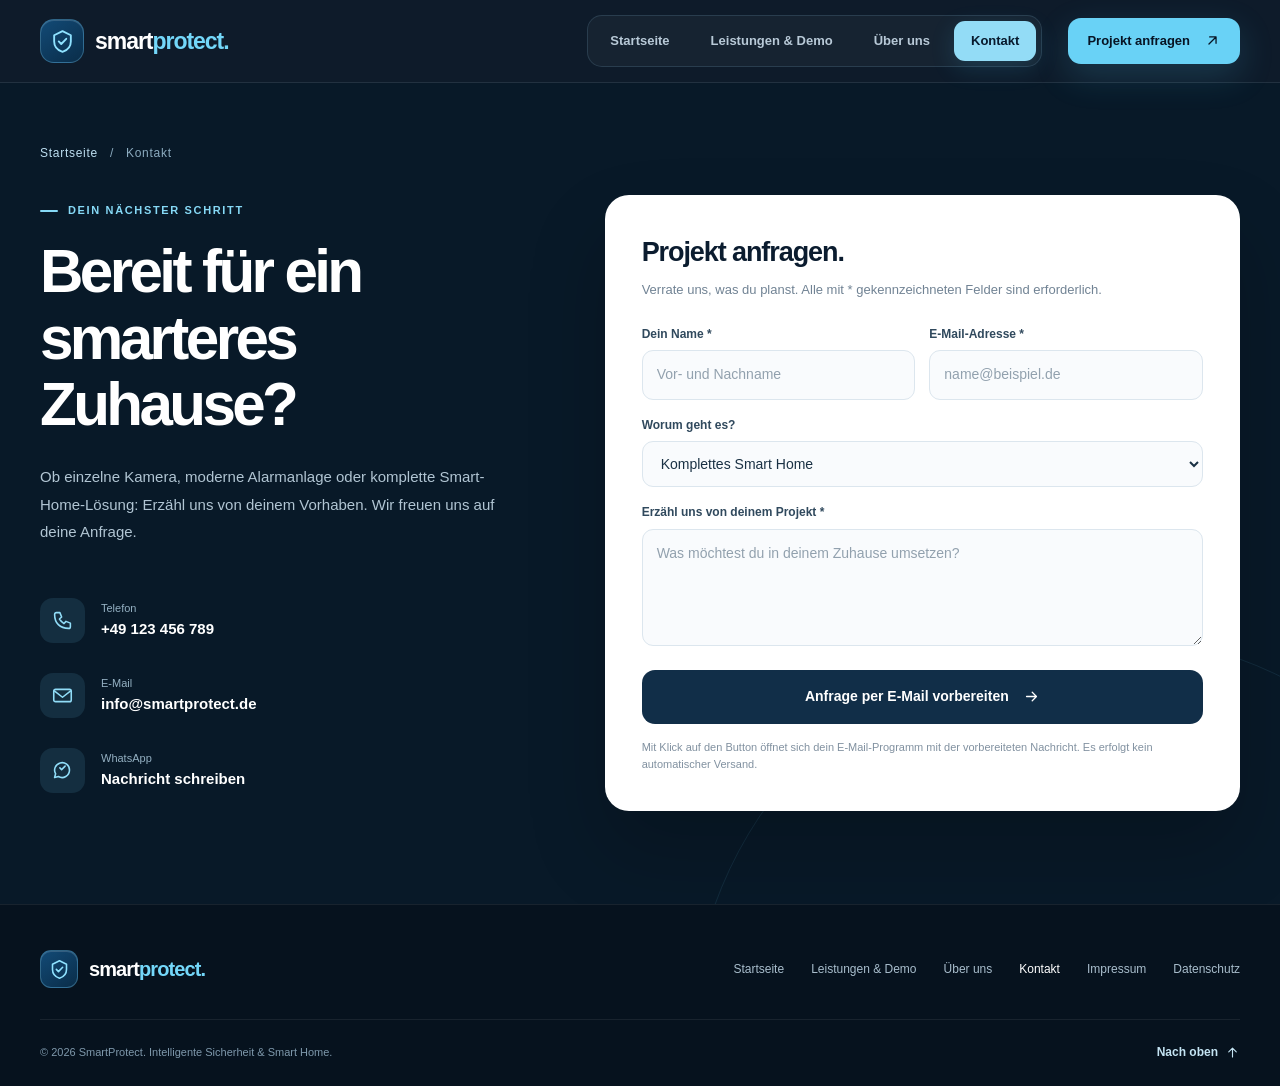
==== commit 8d55aef9: "Add files via upload" ====
--- a/kontakt.html
+++ b/kontakt.html
@@ -1,6 +1,6 @@
 <!doctype html>
-<html lang="de"><head><meta charset="utf-8"><meta name="viewport" content="width=device-width, initial-scale=1"><meta name="theme-color" content="#071424"><meta name="description" content="SmartProtect kennenlernen, Projektablauf entdecken und unverbindlich eine Smart-Home-Beratung anfragen.">
-<title>Über uns &amp; Kontakt | SmartProtect</title>
+<html lang="de"><head><meta charset="utf-8"><meta name="viewport" content="width=device-width, initial-scale=1"><meta name="theme-color" content="#071424"><meta name="description" content="Kontaktiere SmartProtect. Stelle deine unverbindliche Anfrage zu Smart Home, Sicherheitstechnik, Kameras und Alltagssicherheit.">
+<title>Kontakt | SmartProtect</title>
 <link rel="icon" href="data:image/svg+xml,%3Csvg xmlns='http://www.w3.org/2000/svg' viewBox='0 0 64 64'%3E%3Crect width='64' height='64' rx='17' fill='%23091b30'/%3E%3Cpath d='M32 10l19 8v12c0 15-8 24-19 29C21 54 13 45 13 30V18l19-8z' fill='none' stroke='%2376d5f6' stroke-width='5'/%3E%3Cpath d='M22 32l7 7 15-16' stroke='white' fill='none' stroke-width='5' stroke-linecap='round' stroke-linejoin='round'/%3E%3C/svg%3E">
 <link rel="stylesheet" href="assets/site.css"></head><body><svg aria-hidden="true" style="position:absolute;width:0;height:0;overflow:hidden" xmlns="http://www.w3.org/2000/svg">
 <symbol id="shield" viewbox="0 0 24 24"><path d="m12 2 8 4v6c0 5-3.5 8.5-8 10-4.5-1.5-8-5-8-10V6l8-4Z"></path><path d="m8.4 11.9 2.4 2.5 4.8-5"></path></symbol>
@@ -33,35 +33,12 @@
 <a href="#main" class="skip">Zum Inhalt springen</a>
 <header class="site-header" id="top"><div class="container header-inner">
 <a class="brand" href="index.html" aria-label="SmartProtect — zur Startseite"><span class="brand-mark"><svg class="icon"><use href="#shield"/></svg></span><span class="brand-name">smart<span>protect.</span></span></a>
-<nav class="desktop-nav" aria-label="Hauptnavigation"><a href="index.html">Startseite</a><a href="leistungen.html">Leistungen & Demo</a><a href="kontakt.html" class="active" aria-current="page">Über uns & Kontakt</a></nav>
+<nav class="desktop-nav" aria-label="Hauptnavigation"><a href="index.html">Startseite</a><a href="leistungen.html">Leistungen &amp; Demo</a><a href="ueber-uns.html">Über uns</a><a href="kontakt.html" class="active" aria-current="page">Kontakt</a></nav>
 <a href="kontakt.html#kontakt" class="btn btn-primary header-cta">Projekt anfragen <svg class="icon"><use href="#up-right"/></svg></a>
 <button class="menu-btn" type="button" aria-label="Menü öffnen" aria-expanded="false" aria-controls="mobile-nav" id="menu-toggle"><svg class="icon"><use href="#menu"/></svg></button>
 </div>
-<nav class="mobile-nav" aria-label="Mobile Navigation" id="mobile-nav" hidden><a href="index.html">Startseite</a><a href="leistungen.html">Leistungen & Demo</a><a href="kontakt.html" class="active" aria-current="page">Über uns & Kontakt</a><a href="kontakt.html#kontakt" class="mobile-cta">Projekt anfragen ↗</a></nav></header><main id="main"><section class="page-banner" aria-labelledby="page-title"><div class="container page-banner-inner"><div>
-<div class="page-banner-breadcrumb"><a href="index.html">Startseite</a><span aria-hidden="true">/</span><span>Über uns & Kontakt</span></div>
-<span class="eyebrow">Wir sind für dich da</span><h1 id="page-title">Technik mit Persönlichkeit.<br><em>Beratung mit Weitblick.</em></h1><p>Lerne SmartProtect kennen und erzähl uns, wie wir dein Zuhause sicherer und komfortabler machen können.</p></div><div class="page-banner-stamp" aria-hidden="true"><svg class="icon"><use href="#house"/></svg></div></div></section><section aria-labelledby="about-title" class="section about-section about-section--page" id="ueber-uns">
-<div class="container about-grid">
-<div class="reveal"><span class="eyebrow">Das ist SmartProtect</span><h2 id="about-title">Fortschritt, der sich nach Zuhause anfühlt.</h2><p class="about-lead">Moderne Technik ist dann besonders gut, wenn sie einfach funktioniert.</p><p>Wir sind ein junges, innovationsorientiertes Team mit einer klaren Idee: Sicherheit und Smart-Home-Komfort müssen keine komplizierte Angelegenheit sein.</p><p>Wir setzen auf sorgfältige Planung, verständliche Bedienung und Lösungen, die sich an dein Leben anpassen – nicht umgekehrt.</p><a class="about-link" href="#kontakt">Lerne uns kennen <svg class="icon"><use href="#arrow"></use></svg></a></div>
-<div aria-label="Beispielhafte Visualisierung einer Smart-Home-Steueroberfläche" class="mockup-wrap reveal">
-<div class="mockup">
-<div class="mockup-heading"><div><span class="mockup-overline">SmartProtect / Beispielansicht</span><strong>Mein Zuhause</strong></div><span class="mockup-weather"><svg class="icon"><use href="#sun"></use></svg> Smart Living</span></div>
-<div class="mockup-hero"><span class="mockup-house-icon"><svg class="icon icon-lg"><use href="#house"></use></svg></span><div><strong>Alles an einem Ort.</strong><span>Dein Smart Home, dein Komfort.</span></div><span aria-hidden="true" class="mockup-toggle"></span></div>
-<div class="mockup-tiles"><div class="mockup-tile"><svg class="icon icon-lg"><use href="#shield"></use></svg><div><strong>Sicherheit</strong><small>Intelligente Sensorik</small></div></div><div class="mockup-tile"><svg class="icon icon-lg"><use href="#bulb"></use></svg><div><strong>Beleuchtung</strong><small>Individuelle Szenen</small></div></div><div class="mockup-tile"><svg class="icon icon-lg"><use href="#blinds"></use></svg><div><strong>Beschattung</strong><small>Automatisierte Steuerung</small></div></div><div class="mockup-tile"><svg class="icon icon-lg"><use href="#wifi"></use></svg><div><strong>Vernetzung</strong><small>Verbundenes Zuhause</small></div></div></div>
-<div class="mockup-foot">Designkonzept · keine Live-Steuerung</div>
-</div>
-<div class="about-float"><svg class="icon"><use href="#check"></use></svg> Einfach bedienen. Smart wohnen.</div>
-</div>
-</div>
-</section><section aria-labelledby="prozess-title" class="section process-section">
-<div class="container">
-<div class="section-head reveal"><div><span class="eyebrow">So arbeiten wir</span><h2 id="prozess-title">Von der Idee <br/>zum intelligenten Zuhause.</h2></div><p>Technik soll dein Leben vereinfachen. Deshalb setzen wir auf verständliche Beratung, passende Lösungen und eine durchdachte Umsetzung.</p></div>
-<div class="process-grid">
-<div class="process-card reveal"><span class="process-num">SCHRITT 01</span><h3>Persönliche Beratung</h3><p>Wir besprechen deine Wünsche, die vorhandene Technik und die Möglichkeiten für dein Zuhause.</p></div>
-<div class="process-card reveal"><span class="process-num">SCHRITT 02</span><h3>Individuelle Planung</h3><p>Du erhältst ein abgestimmtes Konzept, bei dem Bedienung, Kompatibilität und Erweiterbarkeit zusammenspielen.</p></div>
-<div class="process-card reveal"><span class="process-num">SCHRITT 03</span><h3>Installation &amp; Betreuung</h3><p>Wir richten die vereinbarten Systeme ein, erklären dir die Nutzung und bleiben für Fragen ansprechbar.</p></div>
-</div>
-</div>
-</section><section aria-labelledby="kontakt-title" class="contact-section" id="kontakt">
+<nav class="mobile-nav" aria-label="Mobile Navigation" id="mobile-nav" hidden><a href="index.html">Startseite</a><a href="leistungen.html">Leistungen &amp; Demo</a><a href="ueber-uns.html">Über uns</a><a href="kontakt.html" class="active" aria-current="page">Kontakt</a><a href="kontakt.html#kontakt" class="mobile-cta">Projekt anfragen ↗</a></nav></header><main id="main"><section aria-labelledby="kontakt-title" class="contact-section contact-section--page" id="kontakt">
+<div class="container contact-page-heading"><nav class="page-banner-breadcrumb" aria-label="Brotkrumennavigation"><a href="index.html">Startseite</a><span aria-hidden="true">/</span><span>Kontakt</span></nav></div>
 <div class="container contact-grid">
 <div class="reveal"><span class="eyebrow">Dein nächster Schritt</span><h2 id="kontakt-title">Bereit für ein smarteres Zuhause?</h2><p class="contact-copy">Ob einzelne Kamera, moderne Alarmanlage oder komplette Smart-Home-Lösung: Erzähl uns von deinem Vorhaben. Wir freuen uns auf deine Anfrage.</p>
 <a class="contact-method" href="tel:+49123456789"><span class="cm-icon"><svg class="icon"><use href="#phone"></use></svg></span><span><small>Telefon</small><strong>+49 123 456 789</strong></span></a>
@@ -78,5 +55,5 @@
 </form>
 </div>
 </div>
-</section></main><footer class="footer"><div class="container"><div class="footer-top"><a class="brand" href="index.html" aria-label="SmartProtect — Startseite"><span class="brand-mark"><svg class="icon"><use href="#shield"/></svg></span><span class="brand-name">smart<span>protect.</span></span></a><nav class="footer-nav" aria-label="Footer-Navigation"><a href="index.html">Startseite</a><a href="leistungen.html">Leistungen &amp; Demo</a><a href="kontakt.html" aria-current="page">Über uns &amp; Kontakt</a><button type="button" data-dialog="impressum">Impressum</button><button type="button" data-dialog="datenschutz">Datenschutz</button></nav></div><div class="footer-bottom"><span>© <span id="copyright-year">2026</span> SmartProtect. Intelligente Sicherheit &amp; Smart Home.</span><a href="#top" class="backtop">Nach oben <svg class="icon"><use href="#arrow"/></svg></a></div></div></footer>
+</section></main><footer class="footer"><div class="container"><div class="footer-top"><a class="brand" href="index.html" aria-label="SmartProtect — Startseite"><span class="brand-mark"><svg class="icon"><use href="#shield"/></svg></span><span class="brand-name">smart<span>protect.</span></span></a><nav class="footer-nav" aria-label="Footer-Navigation"><a href="index.html">Startseite</a><a href="leistungen.html">Leistungen &amp; Demo</a><a href="ueber-uns.html">Über uns</a><a href="kontakt.html" aria-current="page">Kontakt</a><button type="button" data-dialog="impressum">Impressum</button><button type="button" data-dialog="datenschutz">Datenschutz</button></nav></div><div class="footer-bottom"><span>© <span id="copyright-year">2026</span> SmartProtect. Intelligente Sicherheit &amp; Smart Home.</span><a href="#top" class="backtop">Nach oben <svg class="icon"><use href="#arrow"/></svg></a></div></div></footer>
 <dialog class="legal-dialog" id="legal-dialog" aria-labelledby="legal-title"><div class="legal-inner"><div class="legal-top"><h2 id="legal-title">Impressum</h2><button class="dialog-close" type="button" id="dialog-close" aria-label="Fenster schließen"><svg class="icon"><use href="#close"/></svg></button></div><div id="legal-content"></div></div></dialog><script src="assets/site.js" defer></script></body></html>
--- a/assets/site.css
+++ b/assets/site.css
@@ -349,3 +349,17 @@
    ohne den vorherigen Abschnitt anzuzeigen (95px Scroll-Padding minus Header). */
 #anwendungsbeispiel.demo-section{scroll-margin-top:-13px}
 @media (max-width:830px){#anwendungsbeispiel.demo-section{scroll-margin-top:-23px}}
+
+/* 4-site navigation and standalone contact page — v6 */
+.contact-section--page{padding-top:61px;min-height:calc(100vh - 82px)}
+.contact-page-heading{margin-bottom:32px}
+.contact-page-heading .page-banner-breadcrumb{margin-bottom:0}
+@media(min-width:831px) and (max-width:930px){
+  .desktop-nav,.header-cta{display:none}
+  .menu-btn{display:flex}
+  .mobile-nav{display:block;position:absolute;left:0;right:0;top:82px;z-index:120;background:#0b2136;padding:9px max(18px,calc((100% - 650px)/2)) 23px;border-top:1px solid rgba(255,255,255,.1);box-shadow:0 20px 30px rgba(0,0,0,.18)}
+  .mobile-nav[hidden]{display:none}
+  .mobile-nav a{display:block;padding:15px 10px;border-bottom:1px solid rgba(255,255,255,.07);font-size:15px;color:#edf7ff;font-weight:650}
+  .mobile-nav .mobile-cta{background:#67d5f9;color:#081929;border-radius:11px;text-align:center;margin-top:14px;padding:14px;border:0}
+}
+@media(max-width:830px){.contact-section--page{padding-top:43px;min-height:auto}.contact-page-heading{margin-bottom:24px}}
